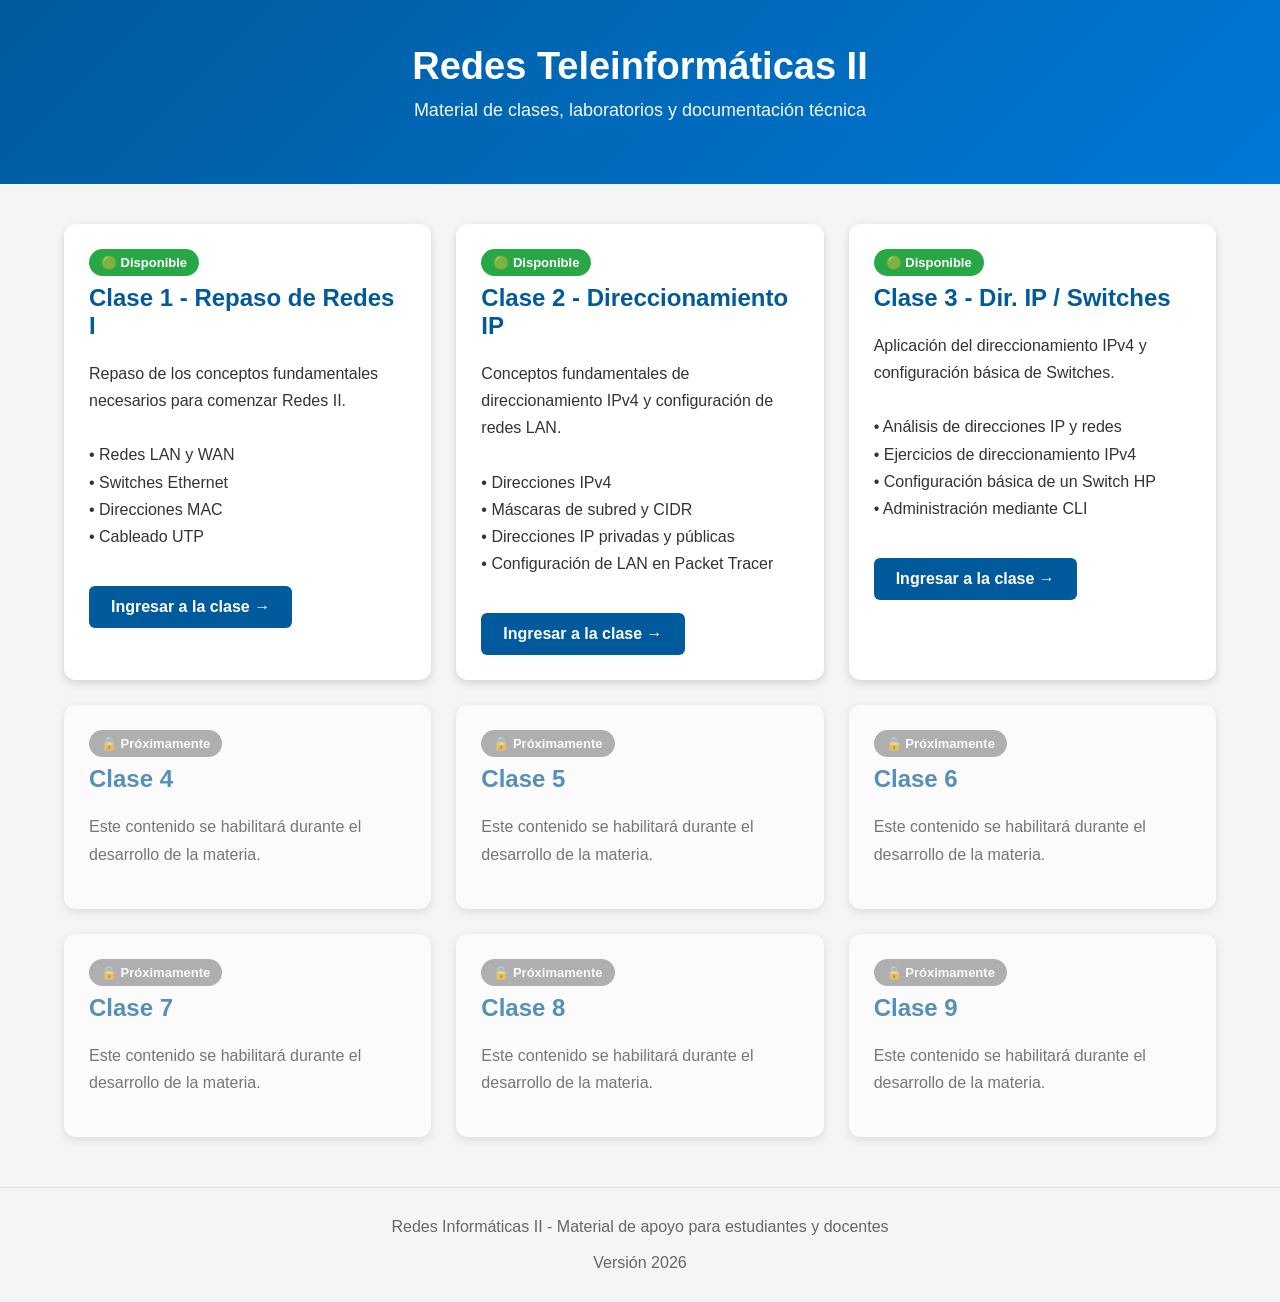
==== index.html @ ca08bcea "Update index.html" ====
<!DOCTYPE html>
<html lang="es">

<head>

<meta charset="UTF-8">
<meta name="viewport" content="width=device-width, initial-scale=1.0">

<title>Redes Teleinformáticas II</title>

<link rel="stylesheet" href="styles.css">

</head>

<body>

<header>

    <h1>Redes Teleinformáticas II</h1>

    <p>
        Material de clases, laboratorios y documentación técnica
    </p>

</header>

<div class="container">

    <!-- CLASE 1 -->

    <div class="card active">

        <span class="badge">🟢 Disponible</span>

        <h2>Clase 1 - Repaso de Redes I</h2>

        <p>

            Repaso de los conceptos fundamentales necesarios para comenzar
            Redes II.

            <br><br>

            • Redes LAN y WAN<br>
            • Switches Ethernet<br>
            • Direcciones MAC<br>
            • Cableado UTP<br>

        </p>

        <a class="button" href="clase1/index.html">
            Ingresar a la clase →

        </a>

    </div>


    <!-- CLASE 2 -->

    <div class="card active">

        <span class="badge">🟢 Disponible</span>

        <h2>Clase 2 - Direccionamiento IP</h2>

        <p>

            Conceptos fundamentales de direccionamiento IPv4 y configuración
    de redes LAN.

            <br><br>

            • Direcciones IPv4<br>
            • Máscaras de subred y CIDR<br>
            • Direcciones IP privadas y públicas<br>
			• Configuración de LAN en Packet Tracer<br>
            

        </p>

        <a class="button" href="clase2/index.html">
            Ingresar a la clase →

        </a>

    </div>


    <!-- CLASE 3 -->

    <div class="card active">

        <span class="badge">🟢 Disponible</span>

		<h2>Clase 3 - Dir. IP / Switches</h2>


		<p>

			Aplicación del direccionamiento IPv4 y configuración básica de Switches.

			<br><br>

			• Análisis de direcciones IP y redes<br>
			• Ejercicios de direccionamiento IPv4<br>
			• Configuración básica de un Switch HP<br>
			• Administración mediante CLI<br>
		</p>

        <a class="button" href="clase3/index.html">
            Ingresar a la clase →

        </a>


    </div>


    <!-- CLASE 4 -->

    <div class="card disabled">

        <span class="badge gray">🔒 Próximamente</span>

        <h2>Clase 4</h2>

        <p>

            Este contenido se habilitará durante el desarrollo de la materia.

        </p>

    </div>


    <!-- CLASE 5 -->

    <div class="card disabled">

        <span class="badge gray">🔒 Próximamente</span>

        <h2>Clase 5</h2>

        <p>

            Este contenido se habilitará durante el desarrollo de la materia.

        </p>

    </div>


    <!-- CLASE 6 -->

    <div class="card disabled">

        <span class="badge gray">🔒 Próximamente</span>

        <h2>Clase 6</h2>

        <p>

            Este contenido se habilitará durante el desarrollo de la materia.

        </p>

    </div>


    <!-- CLASE 7 -->

    <div class="card disabled">

        <span class="badge gray">🔒 Próximamente</span>

        <h2>Clase 7</h2>

        <p>

            Este contenido se habilitará durante el desarrollo de la materia.

        </p>

    </div>


    <!-- CLASE 8 -->

    <div class="card disabled">

        <span class="badge gray">🔒 Próximamente</span>

        <h2>Clase 8</h2>

        <p>

            Este contenido se habilitará durante el desarrollo de la materia.

        </p>

    </div>


    <!-- CLASE 9 -->

    <div class="card disabled">

        <span class="badge gray">🔒 Próximamente</span>

        <h2>Clase 9</h2>

        <p>

            Este contenido se habilitará durante el desarrollo de la materia.

        </p>

    </div>

</div>

<footer>

Redes Informáticas II - Material de apoyo para estudiantes y docentes

<br><br>

Versión 2026

</footer>

</body>

</html>
---- styles.css ----
*{
    box-sizing:border-box;
}


body{

    margin:0;

    font-family:Segoe UI, Arial, Helvetica, sans-serif;

    background:#f5f5f5;

    color:#333;

}



/* =========================
   CABECERA GENERAL
========================= */


header{

    background:linear-gradient(135deg,#005A9C,#0078D7);

    color:white;

    padding:45px;

    text-align:center;

}


header h1{

    margin:0;

    font-size:38px;

}


header p{

    margin-top:12px;

    font-size:18px;

    opacity:.95;

}





/* =========================
   PORTADA - LISTADO CLASES
========================= */


.container{

    width:90%;

    max-width:1200px;

    margin:40px auto;

    display:grid;

    grid-template-columns:repeat(auto-fit,minmax(340px,1fr));

    gap:25px;

}



.card{

    background:white;

    border-radius:12px;

    padding:25px;

    box-shadow:0 3px 10px rgba(0,0,0,.15);

    transition:.25s;

}



.active:hover{

    transform:translateY(-4px);

    box-shadow:0 8px 20px rgba(0,0,0,.20);

}



.disabled{

    opacity:.65;

}



.card h2{

    color:#005A9C;

    margin-top:8px;

}



.card p{

    line-height:1.7em;

}





/* =========================
   CONTENIDO DE LAS CLASES
========================= */


.lesson{

    width:90%;

    max-width:1000px;

    margin:40px auto;

    background:white;

    border-radius:12px;

    padding:40px;

    box-shadow:0 3px 10px rgba(0,0,0,.15);

}



.lesson h2{

    color:#005A9C;

    margin-top:40px;

    border-bottom:2px solid #005A9C;

    padding-bottom:8px;

}



.lesson h3{

    color:#0078D7;

    margin-top:30px;

}



.lesson p{

    line-height:1.7em;

}



.lesson li{

    margin-bottom:8px;

}



hr{

    border:0;

    border-top:1px solid #ddd;

    margin:35px 0;

}





/* =========================
   BADGES
========================= */


.badge{

    display:inline-block;

    background:#28a745;

    color:white;

    padding:6px 12px;

    border-radius:20px;

    font-size:13px;

    font-weight:bold;

}



.gray{

    background:#8b8b8b;

}





/* =========================
   BOTONES
========================= */


.button{

    display:inline-block;

    margin-top:20px;

    background:#005A9C;

    color:white;

    text-decoration:none;

    padding:12px 22px;

    border-radius:6px;

    font-weight:bold;

    transition:.2s;

}



.button:hover{

    background:#00447a;

}





/* =========================
   TABLAS
========================= */


table{

    width:100%;

    border-collapse:collapse;

    margin:25px 0;

}



th{

    background:#005A9C;

    color:white;

    padding:12px;

    text-align:left;

}



td{

    padding:12px;

    border-bottom:1px solid #ddd;

}



tr:hover{

    background:#f5f5f5;

}





/* =========================
   IMAGENES
========================= */


.imagen{

    max-width:100%;

    display:block;

    margin:25px auto;

}





/* =========================
   COMANDOS CISCO
========================= */


pre{

    background:#222;

    color:white;

    padding:15px;

    border-radius:8px;

    overflow-x:auto;

    font-family:Consolas,monospace;

}





/* =========================
   FOOTER
========================= */


footer{

    margin-top:50px;

    text-align:center;

    color:#666;

    padding:30px;

    border-top:1px solid #ddd;

}
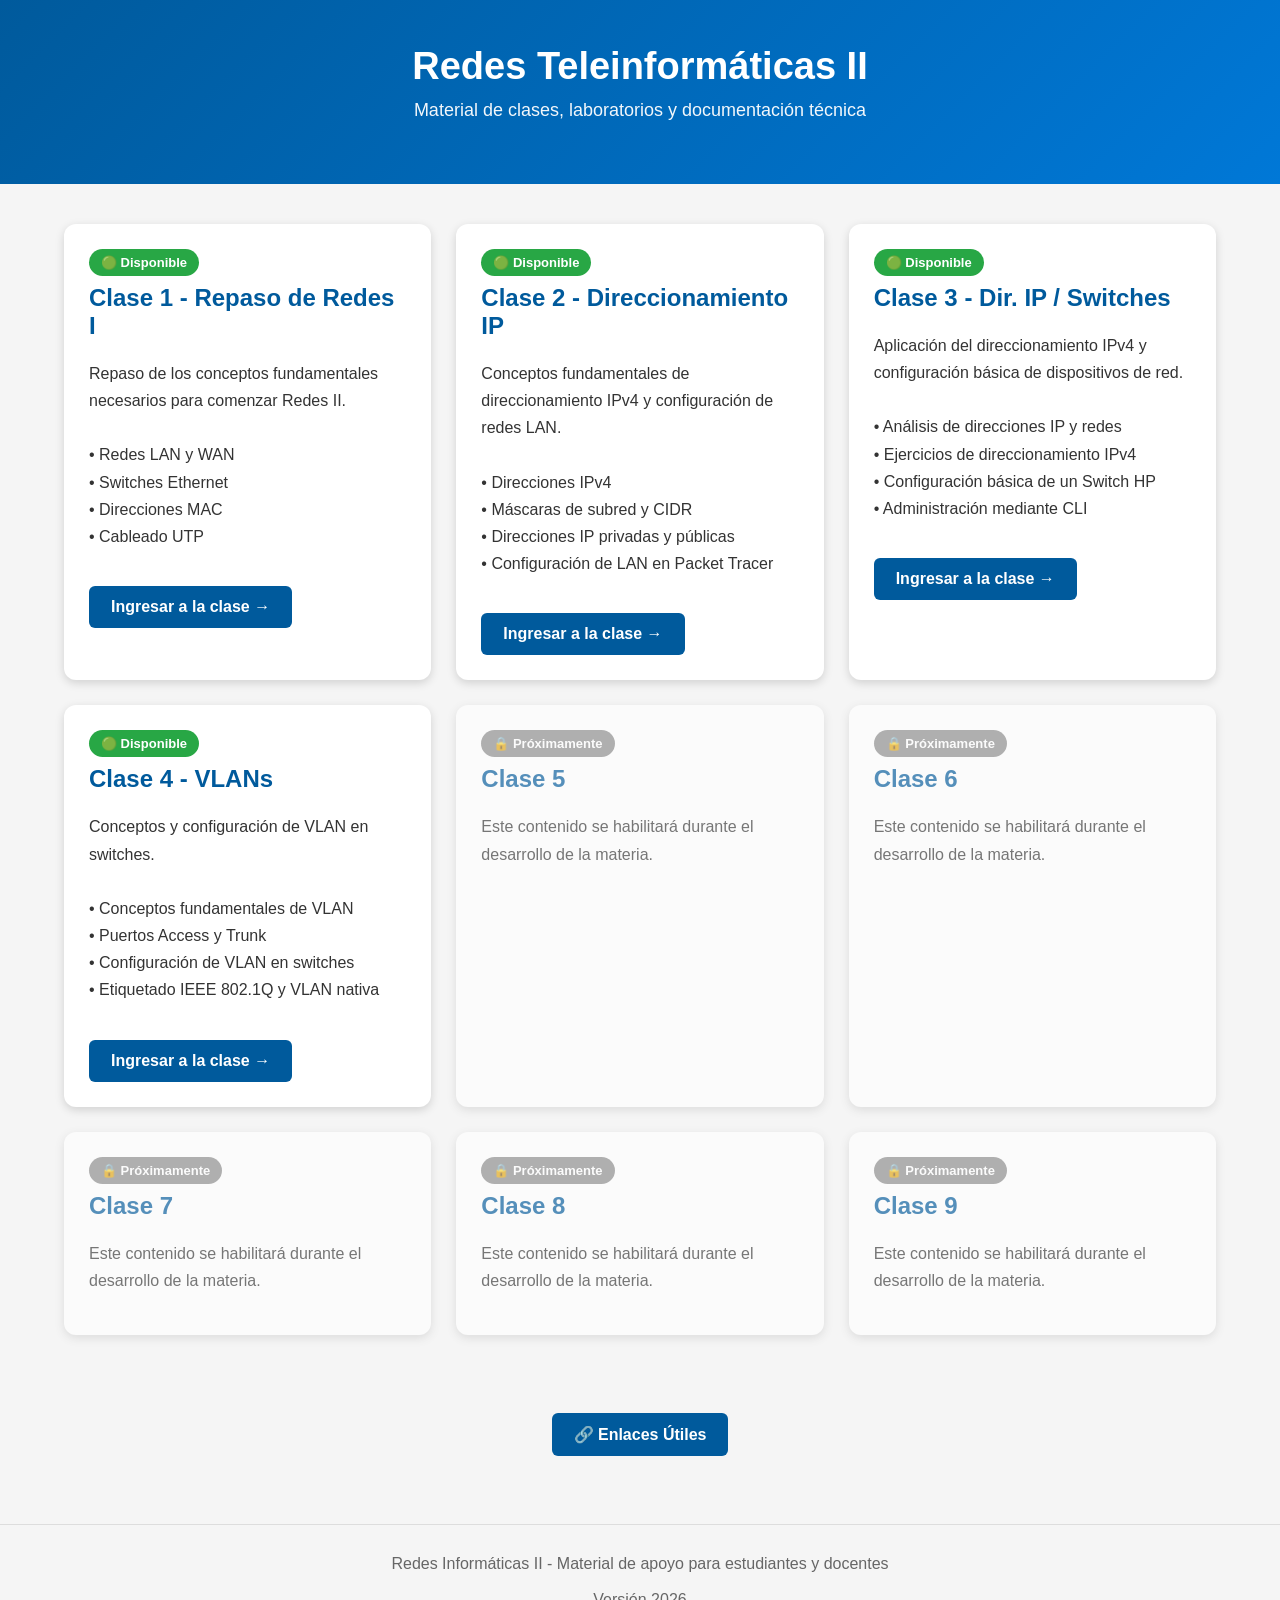
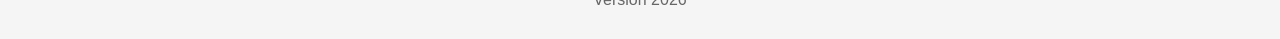
==== commit 67cb9c09: "Add files via upload" ====
--- a/index.html
+++ b/index.html
@@ -98,7 +98,8 @@
 
 		<p>
 
-			Aplicación del direccionamiento IPv4 y configuración básica de Switches.
+			Aplicación del direccionamiento IPv4 y configuración básica
+			de dispositivos de red.
 
 			<br><br>
 
@@ -119,17 +120,29 @@
 
     <!-- CLASE 4 -->
 
-    <div class="card disabled">
-
-        <span class="badge gray">🔒 Próximamente</span>
-
-        <h2>Clase 4</h2>
-
-        <p>
-
-            Este contenido se habilitará durante el desarrollo de la materia.
-
-        </p>
+    <div class="card active">
+
+        <span class="badge">🟢 Disponible</span>
+
+        <h2>Clase 4 - VLANs</h2>
+
+        <p>
+
+			Conceptos y configuración de VLAN en switches.
+
+			<br><br>
+
+			• Conceptos fundamentales de VLAN<br>
+			• Puertos Access y Trunk<br>
+			• Configuración de VLAN en switches<br>
+			• Etiquetado IEEE 802.1Q y VLAN nativa<br>
+
+		</p>
+
+        <a class="button" href="clase4/index.html">
+            Ingresar a la clase →
+
+        </a>
 
     </div>
 
@@ -220,8 +233,21 @@
 
 </div>
 
+<br>
+
+<div style="text-align: center;">
+
+    <a class="button" href="enlaces/index.html">
+        🔗 Enlaces Útiles
+    </a>
+
+</div>
+
+<br>
+
 <footer>
 
+
 Redes Informáticas II - Material de apoyo para estudiantes y docentes
 
 <br><br>
@@ -232,4 +258,4 @@
 
 </body>
 
-</html>
+</html>
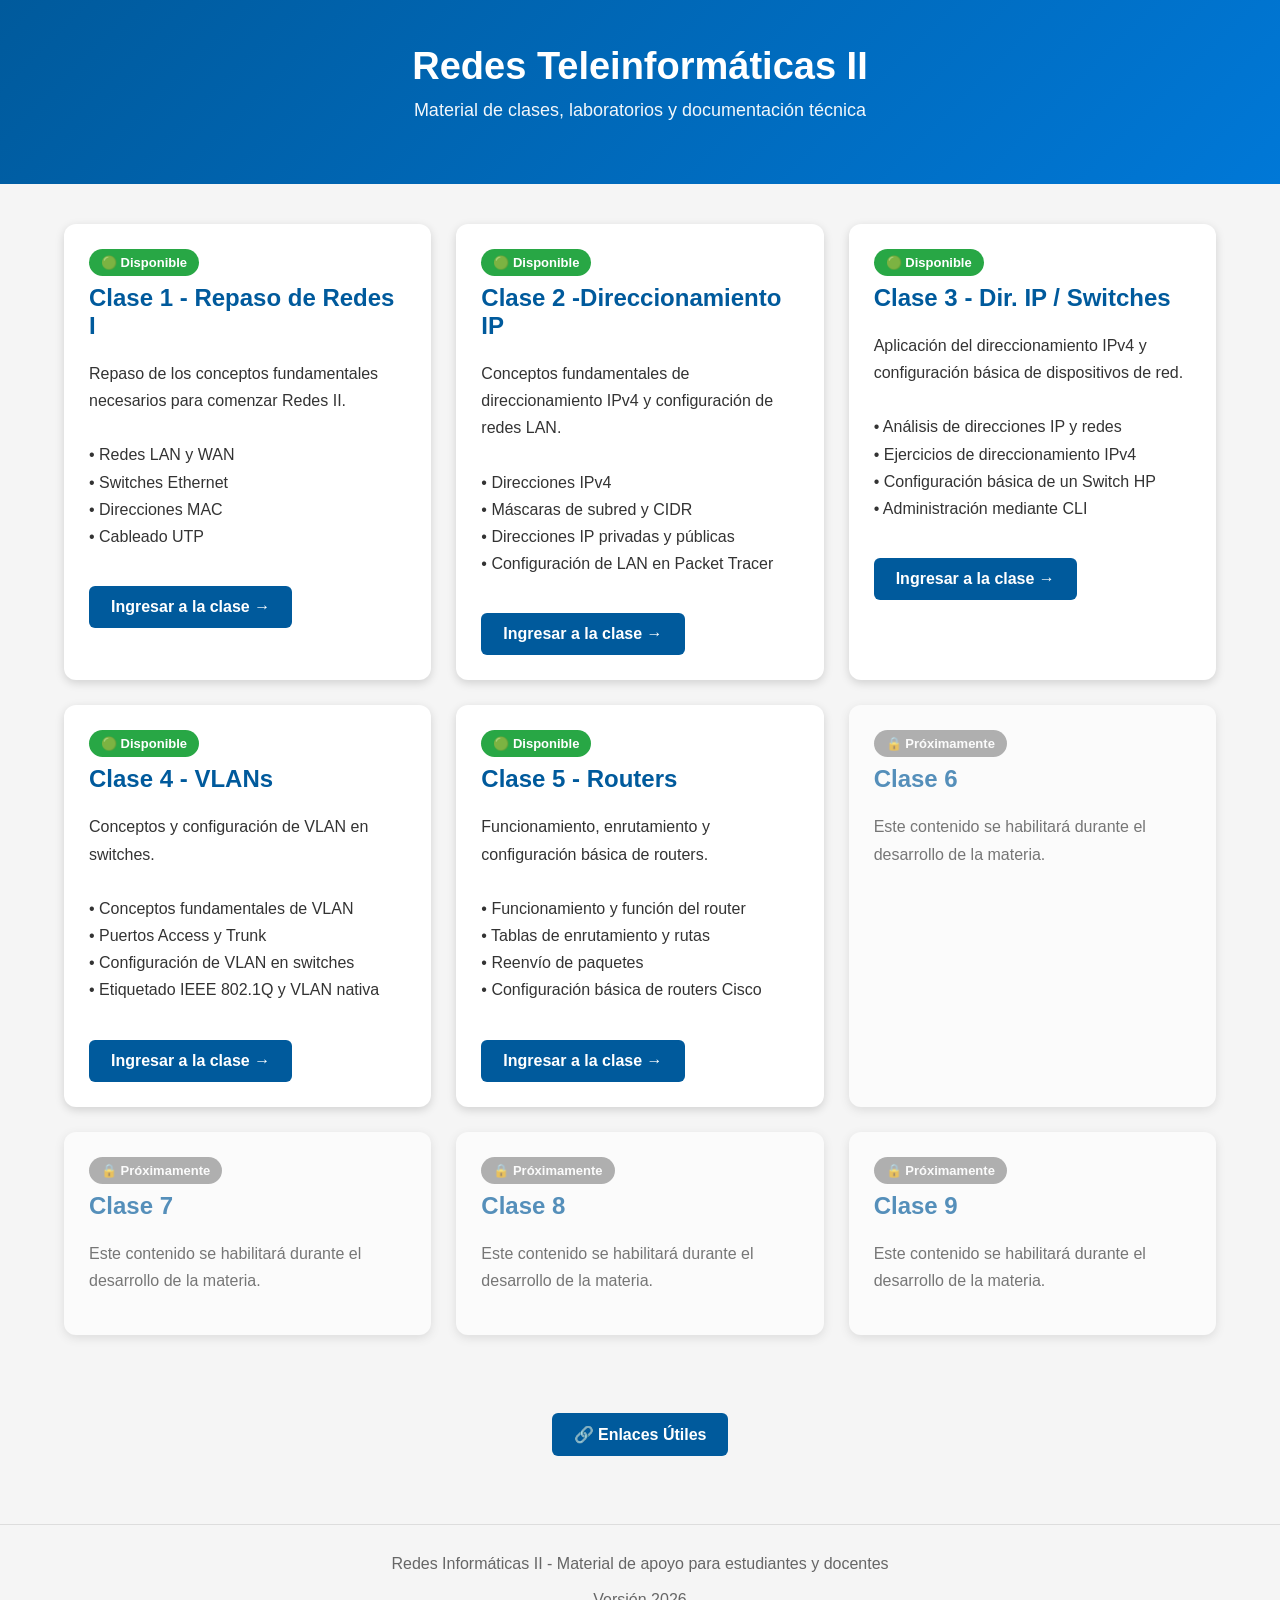
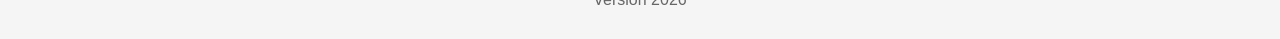
==== commit c13ef1dc: "Add files via upload" ====
--- a/index.html
+++ b/index.html
@@ -62,7 +62,7 @@
 
         <span class="badge">🟢 Disponible</span>
 
-        <h2>Clase 2 - Direccionamiento IP</h2>
+        <h2>Clase 2 -Direccionamiento IP</h2>
 
         <p>
 
@@ -149,17 +149,29 @@
 
     <!-- CLASE 5 -->
 
-    <div class="card disabled">
-
-        <span class="badge gray">🔒 Próximamente</span>
-
-        <h2>Clase 5</h2>
-
-        <p>
-
-            Este contenido se habilitará durante el desarrollo de la materia.
-
-        </p>
+    <div class="card active">
+
+        <span class="badge">🟢 Disponible</span>
+
+        <h2>Clase 5 - Routers </h2>
+
+        <p>
+
+			Funcionamiento, enrutamiento y configuración básica de routers.
+
+			<br><br>
+
+			• Funcionamiento y función del router<br>
+			• Tablas de enrutamiento y rutas<br>
+			• Reenvío de paquetes<br>
+			• Configuración básica de routers Cisco<br>
+
+		</p>
+
+        <a class="button" href="clase5/index.html">
+            Ingresar a la clase →
+
+        </a>
 
     </div>
 
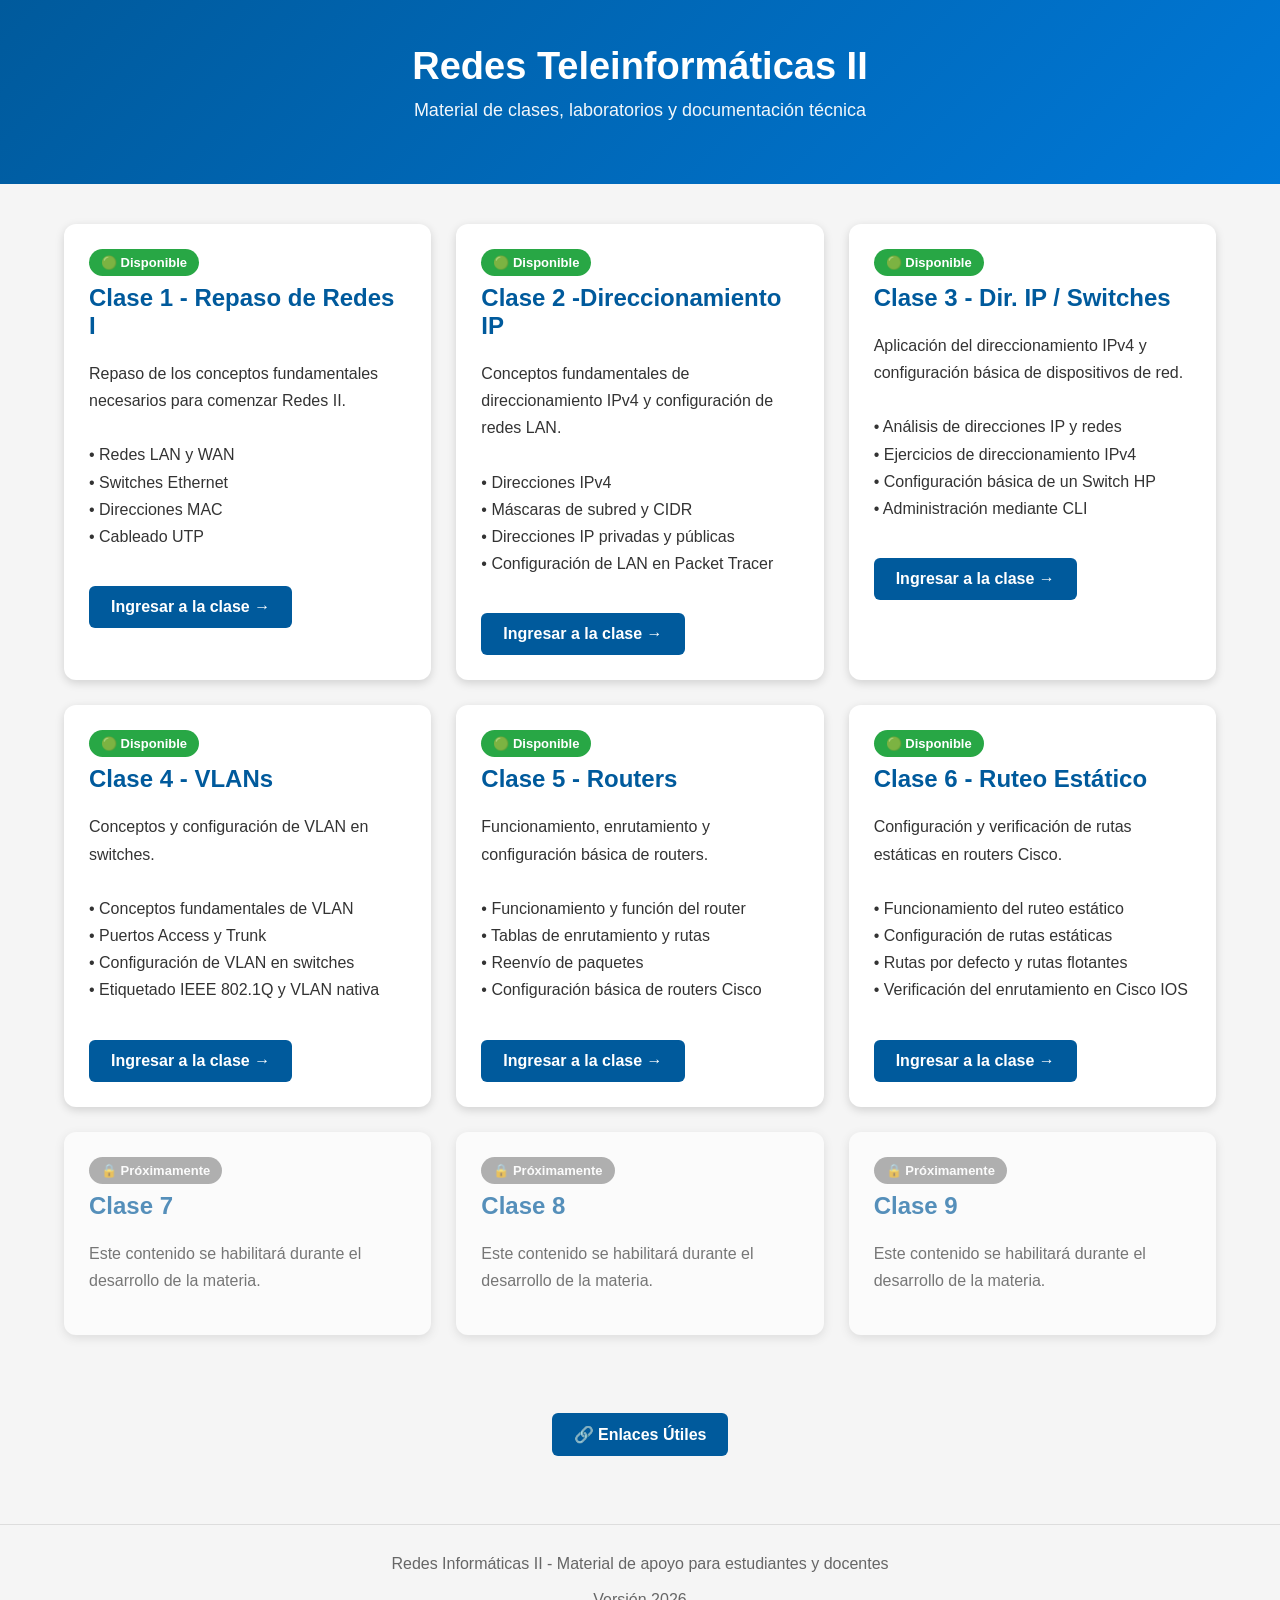
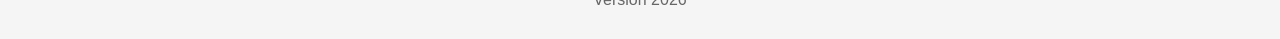
==== commit b7943802: "Add files via upload" ====
--- a/index.html
+++ b/index.html
@@ -178,20 +178,32 @@
 
     <!-- CLASE 6 -->
 
-    <div class="card disabled">
-
-        <span class="badge gray">🔒 Próximamente</span>
-
-        <h2>Clase 6</h2>
-
-        <p>
-
-            Este contenido se habilitará durante el desarrollo de la materia.
-
-        </p>
-
-    </div>
-
+    <div class="card active">
+
+        <span class="badge">🟢 Disponible</span>
+
+        <h2>Clase 6 - Ruteo Estático </h2>
+
+        <p>
+
+			Configuración y verificación de rutas estáticas en routers Cisco.
+
+			<br><br>
+
+			• Funcionamiento del ruteo estático<br>
+			• Configuración de rutas estáticas<br>
+			• Rutas por defecto y rutas flotantes<br>
+			• Verificación del enrutamiento en Cisco IOS<br>
+
+		</p>
+
+        <a class="button" href="clase6/index.html">
+            Ingresar a la clase →
+
+        </a>
+
+    </div>
+	
 
     <!-- CLASE 7 -->
 
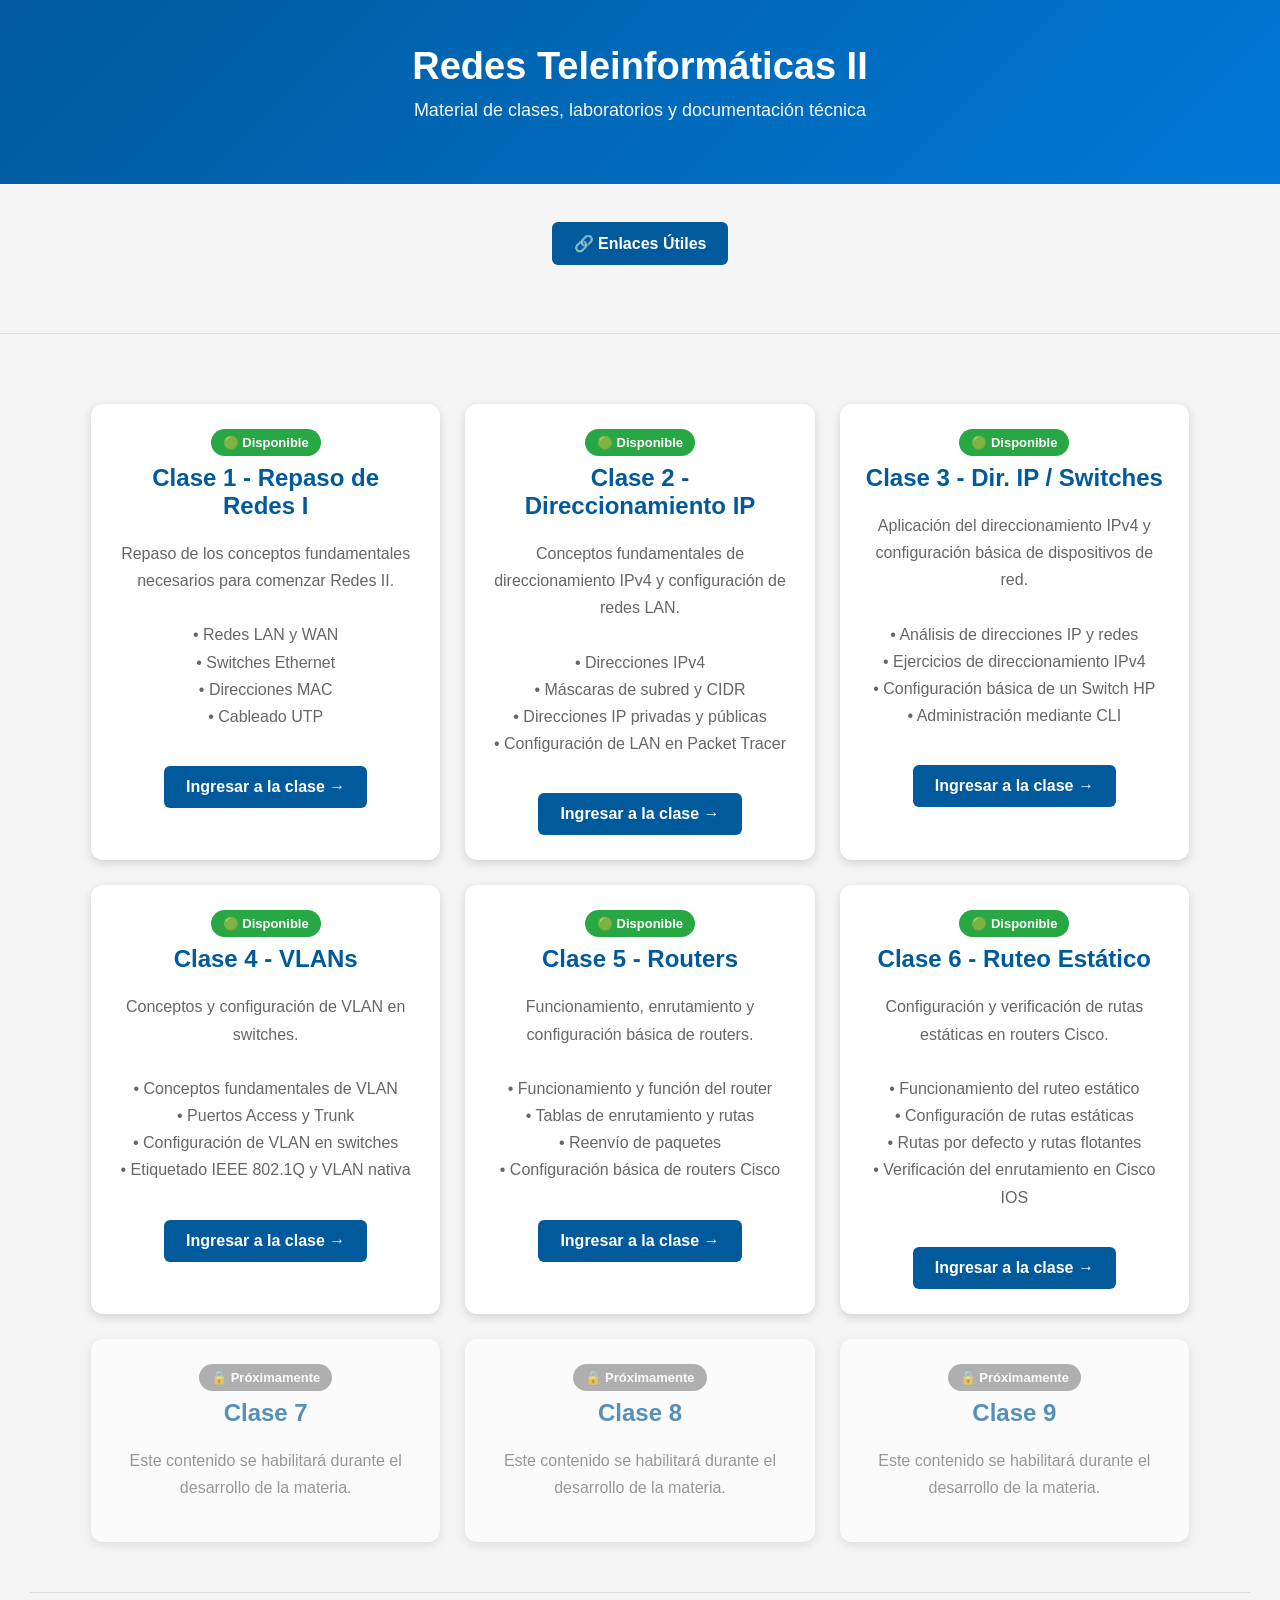
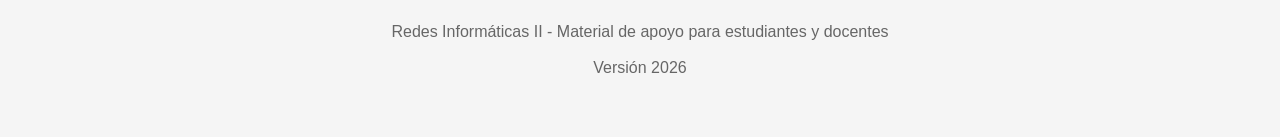
==== commit 67d899a5: "Add files via upload" ====
--- a/index.html
+++ b/index.html
@@ -23,6 +23,26 @@
     </p>
 
 </header>
+
+
+
+
+
+<br>
+
+<div style="text-align: center;">
+
+    <a class="button" href="enlaces/index.html">
+        🔗 Enlaces Útiles
+    </a>
+
+</div>
+
+<br>
+
+
+
+<footer>
 
 <div class="container">
 
@@ -257,17 +277,9 @@
 
 </div>
 
-<br>
-
-<div style="text-align: center;">
-
-    <a class="button" href="enlaces/index.html">
-        🔗 Enlaces Útiles
-    </a>
-
-</div>
-
-<br>
+
+
+
 
 <footer>
 
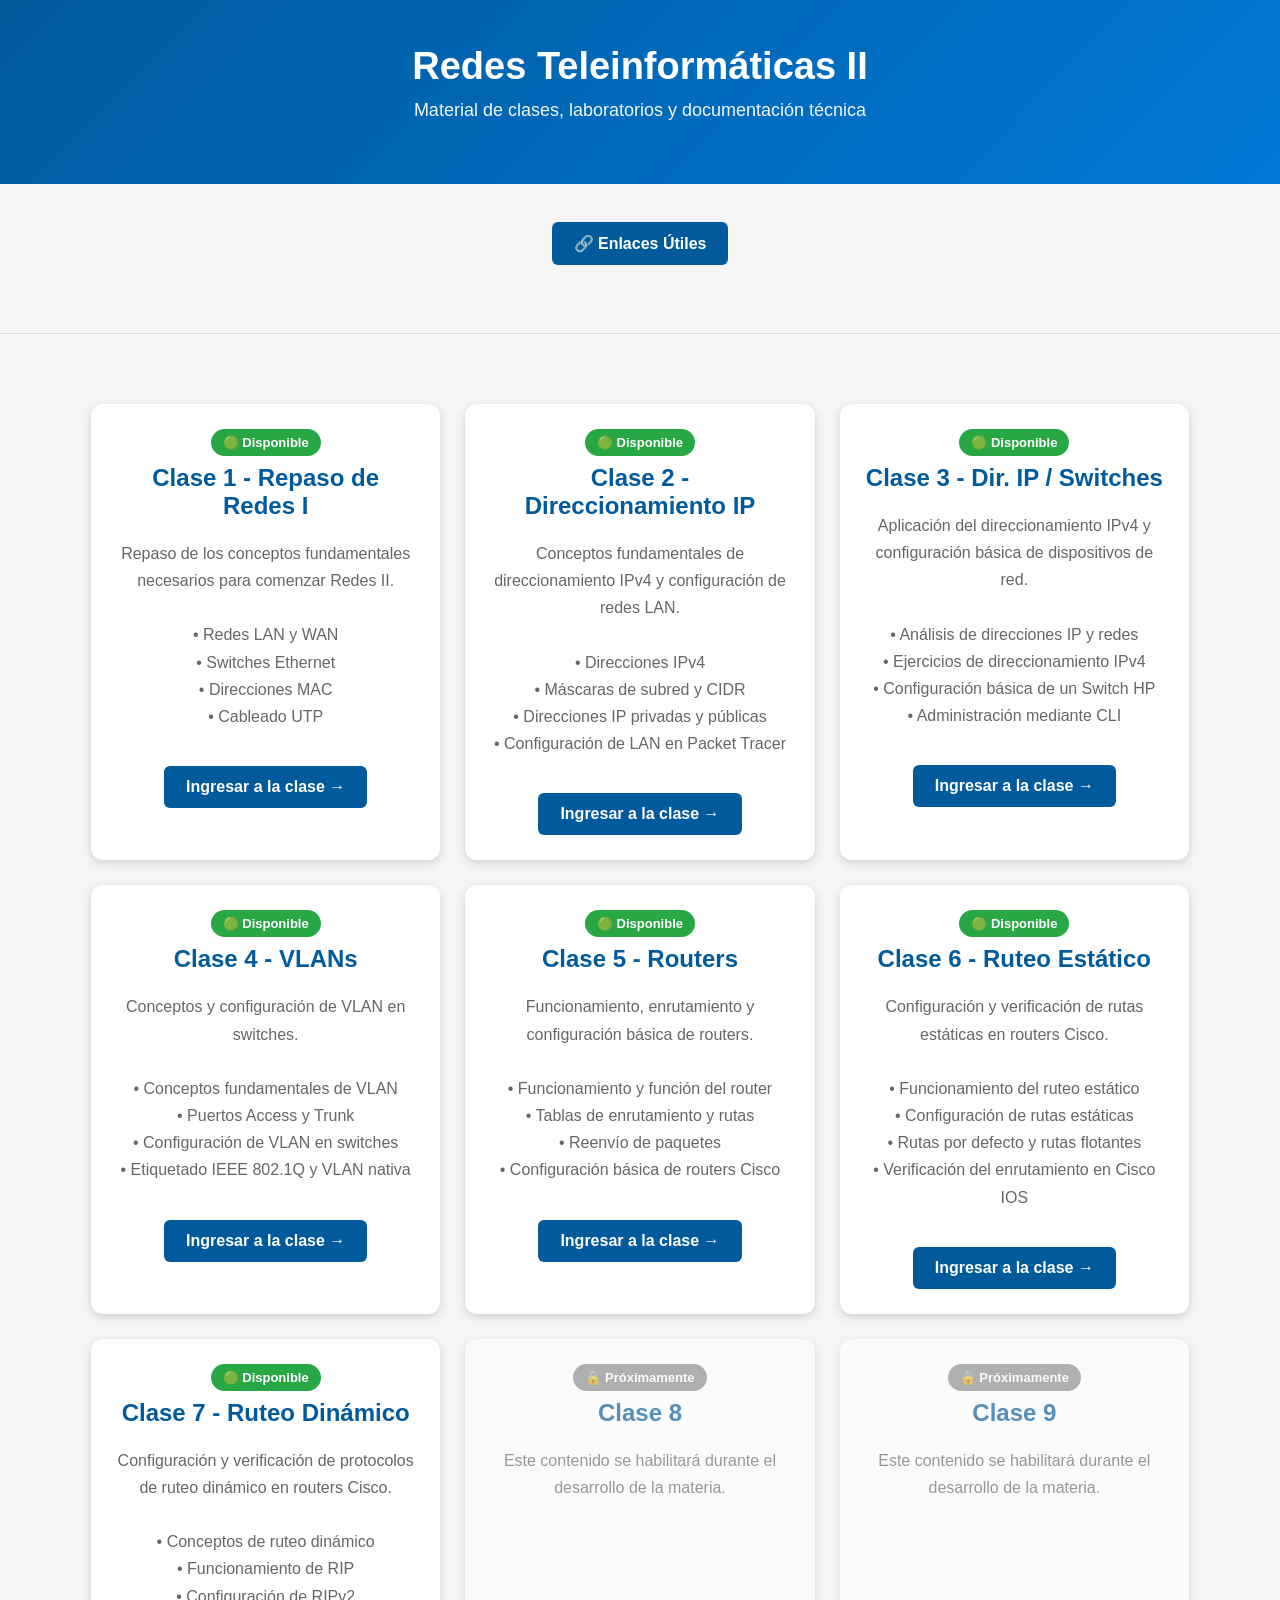
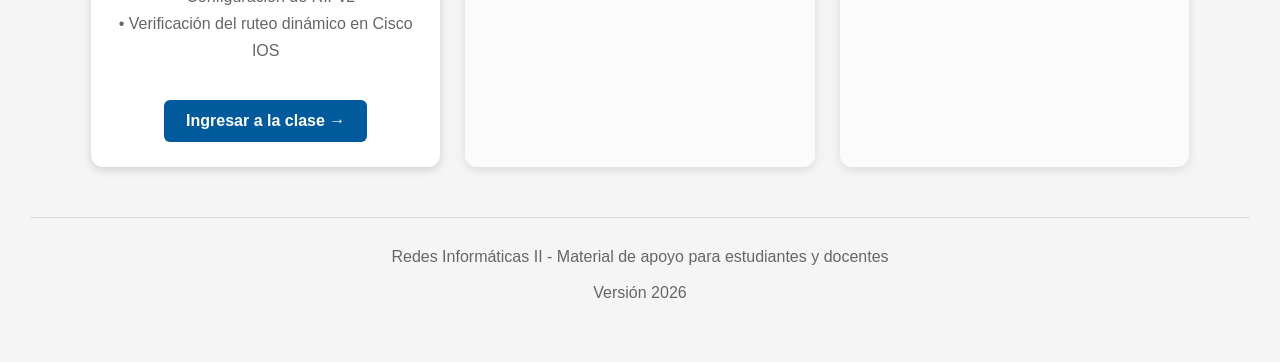
==== commit 97a6b271: "Add files via upload" ====
--- a/index.html
+++ b/index.html
@@ -225,13 +225,45 @@
     </div>
 	
 
-    <!-- CLASE 7 -->
+
+<!-- CLASE 7 -->
+
+<div class="card active">
+
+    <span class="badge">🟢 Disponible</span>
+
+    <h2>Clase 7 - Ruteo Dinámico</h2>
+
+    <p>
+
+        Configuración y verificación de protocolos de ruteo dinámico en routers Cisco.
+
+        <br><br>
+
+        • Conceptos de ruteo dinámico<br>
+        • Funcionamiento de RIP<br>
+        • Configuración de RIPv2<br>
+        • Verificación del ruteo dinámico en Cisco IOS<br>
+
+    </p>
+
+    <a class="button" href="clase7/index.html">
+        Ingresar a la clase →
+
+    </a>
+
+</div>
+
+    
+
+
+    <!-- CLASE 8 -->
 
     <div class="card disabled">
 
         <span class="badge gray">🔒 Próximamente</span>
 
-        <h2>Clase 7</h2>
+        <h2>Clase 8</h2>
 
         <p>
 
@@ -242,13 +274,13 @@
     </div>
 
 
-    <!-- CLASE 8 -->
+    <!-- CLASE 9 -->
 
     <div class="card disabled">
 
         <span class="badge gray">🔒 Próximamente</span>
 
-        <h2>Clase 8</h2>
+        <h2>Clase 9</h2>
 
         <p>
 
@@ -258,23 +290,6 @@
 
     </div>
 
-
-    <!-- CLASE 9 -->
-
-    <div class="card disabled">
-
-        <span class="badge gray">🔒 Próximamente</span>
-
-        <h2>Clase 9</h2>
-
-        <p>
-
-            Este contenido se habilitará durante el desarrollo de la materia.
-
-        </p>
-
-    </div>
-
 </div>
 
 
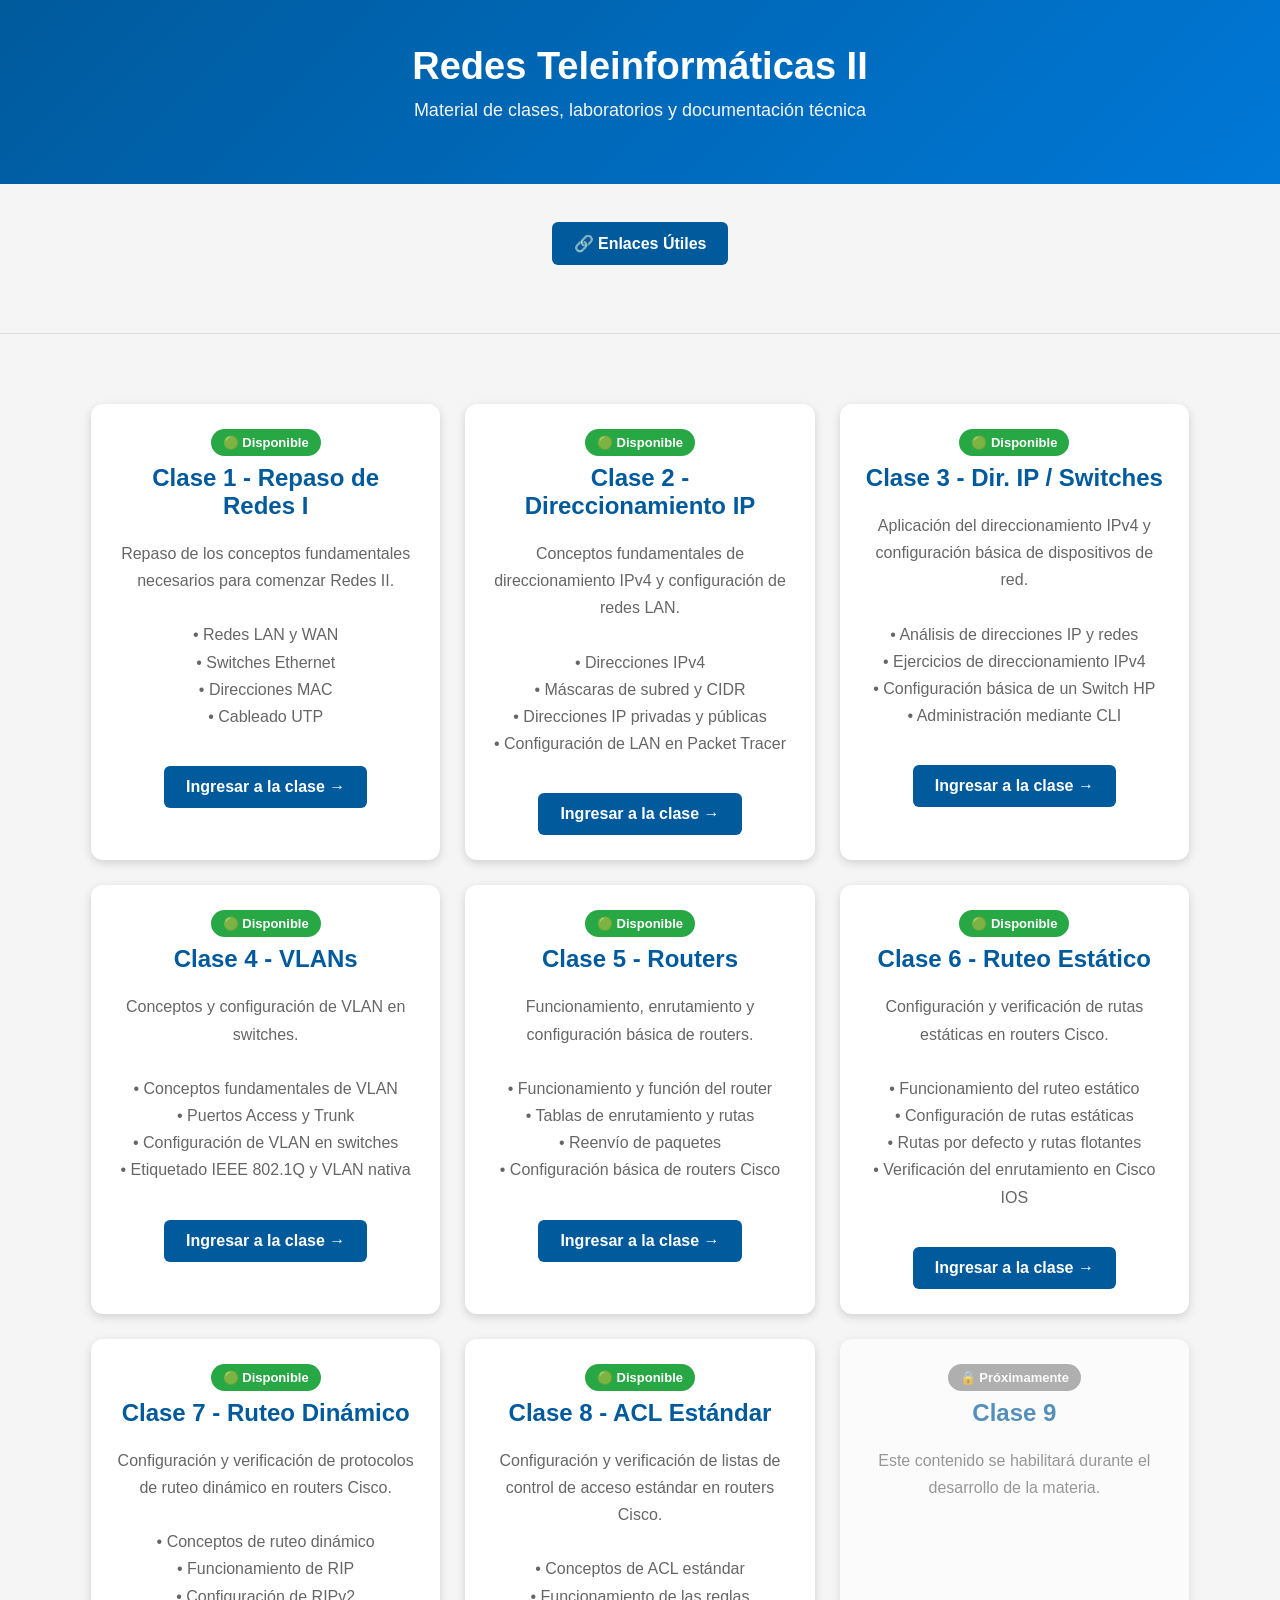
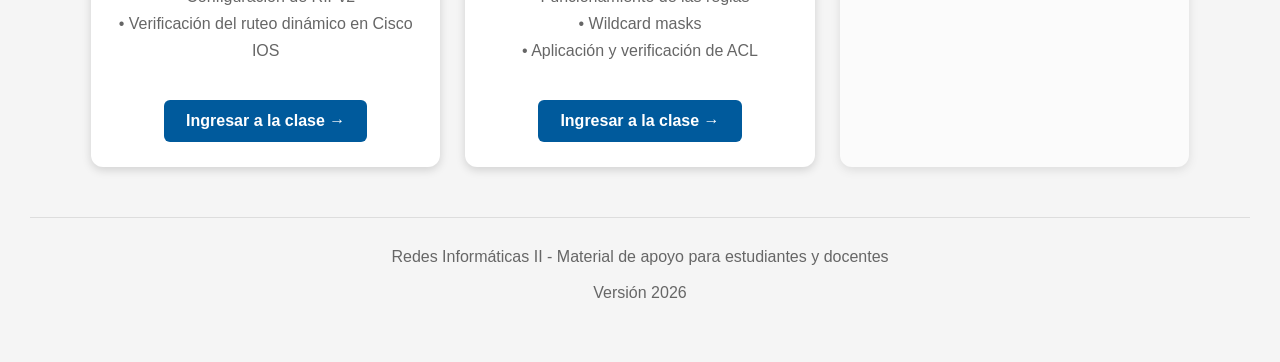
==== commit 8d44dfd1: "Add files via upload" ====
--- a/index.html
+++ b/index.html
@@ -257,13 +257,42 @@
     
 
 
-    <!-- CLASE 8 -->
+<!-- CLASE 8 -->
+
+<div class="card active">
+
+    <span class="badge">🟢 Disponible</span>
+
+    <h2>Clase 8 - ACL Estándar</h2>
+
+    <p>
+
+        Configuración y verificación de listas de control de acceso estándar en routers Cisco.
+
+        <br><br>
+
+        • Conceptos de ACL estándar<br>
+        • Funcionamiento de las reglas<br>
+        • Wildcard masks<br>
+        • Aplicación y verificación de ACL<br>
+
+    </p>
+
+    <a class="button" href="clase8/index.html">
+        Ingresar a la clase →
+
+    </a>
+
+</div>
+
+
+    <!-- CLASE 9 -->
 
     <div class="card disabled">
 
         <span class="badge gray">🔒 Próximamente</span>
 
-        <h2>Clase 8</h2>
+        <h2>Clase 9</h2>
 
         <p>
 
@@ -273,23 +302,6 @@
 
     </div>
 
-
-    <!-- CLASE 9 -->
-
-    <div class="card disabled">
-
-        <span class="badge gray">🔒 Próximamente</span>
-
-        <h2>Clase 9</h2>
-
-        <p>
-
-            Este contenido se habilitará durante el desarrollo de la materia.
-
-        </p>
-
-    </div>
-
 </div>
 
 
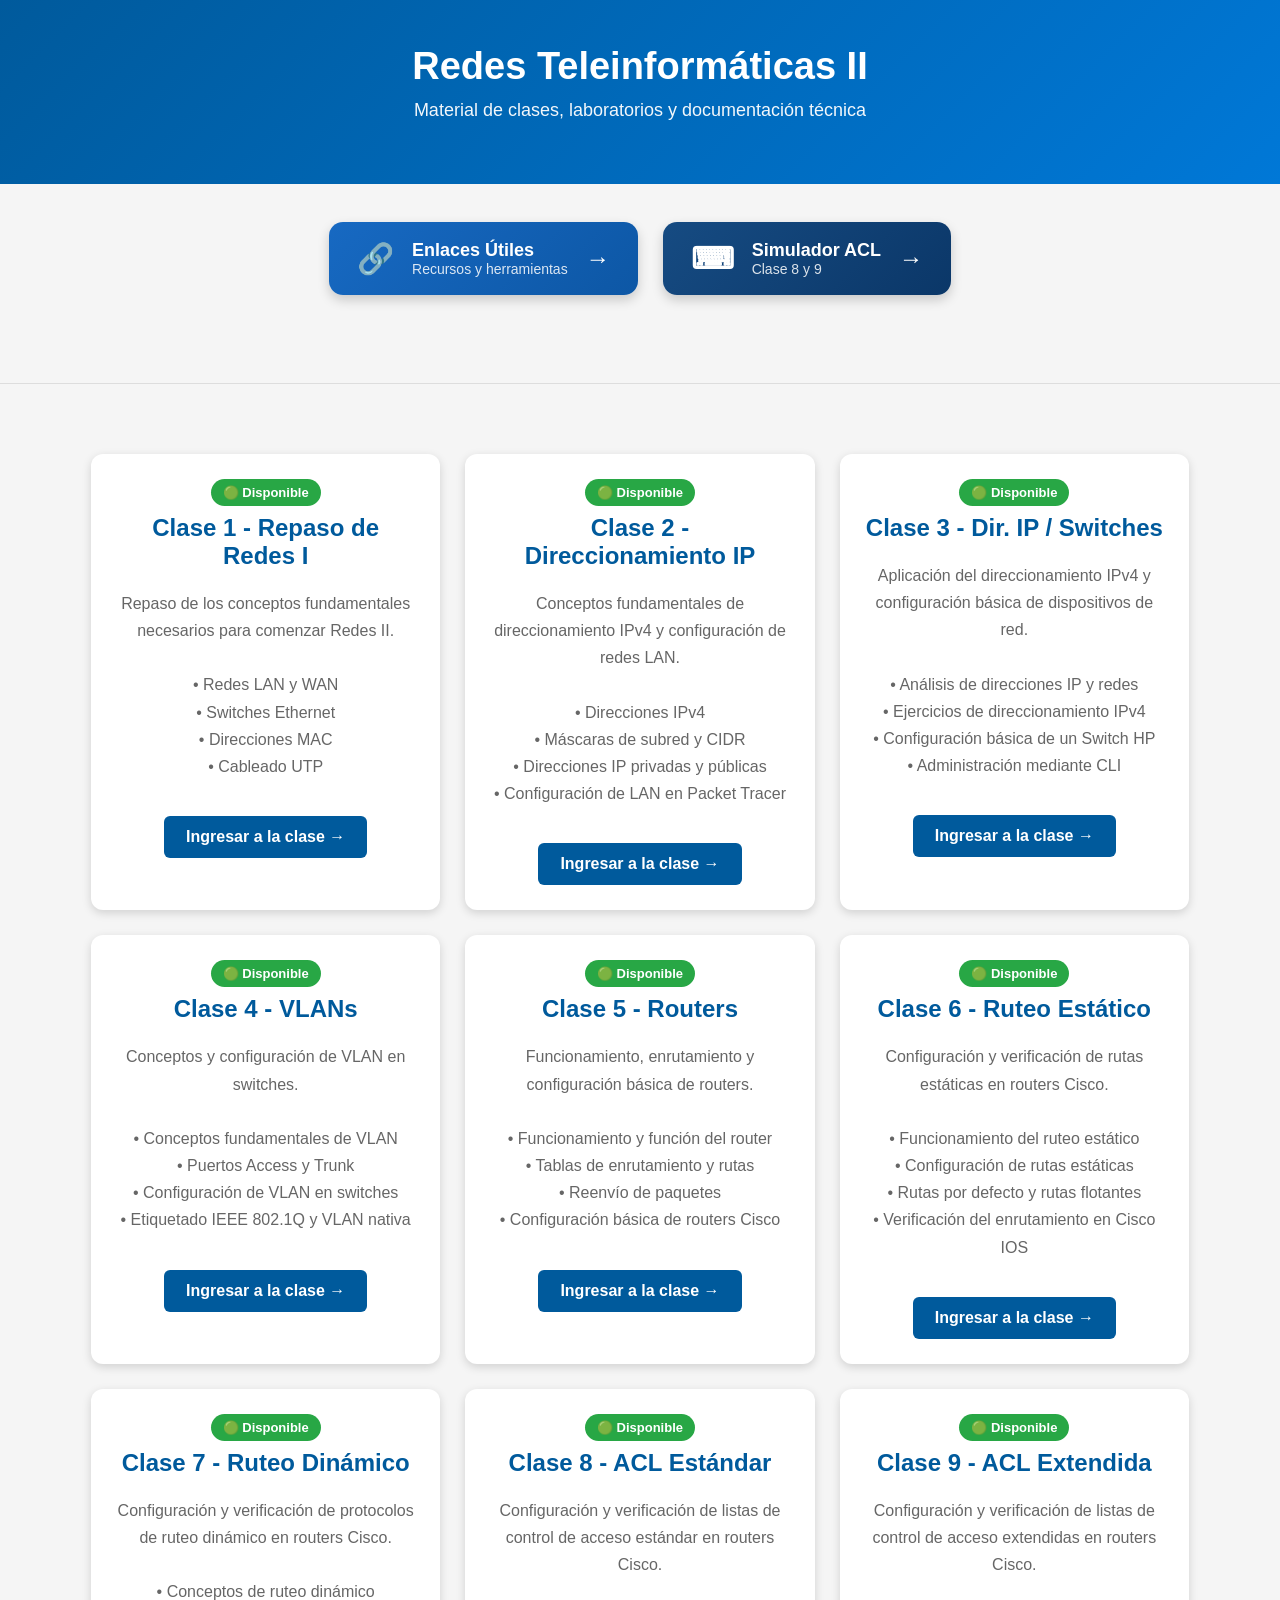
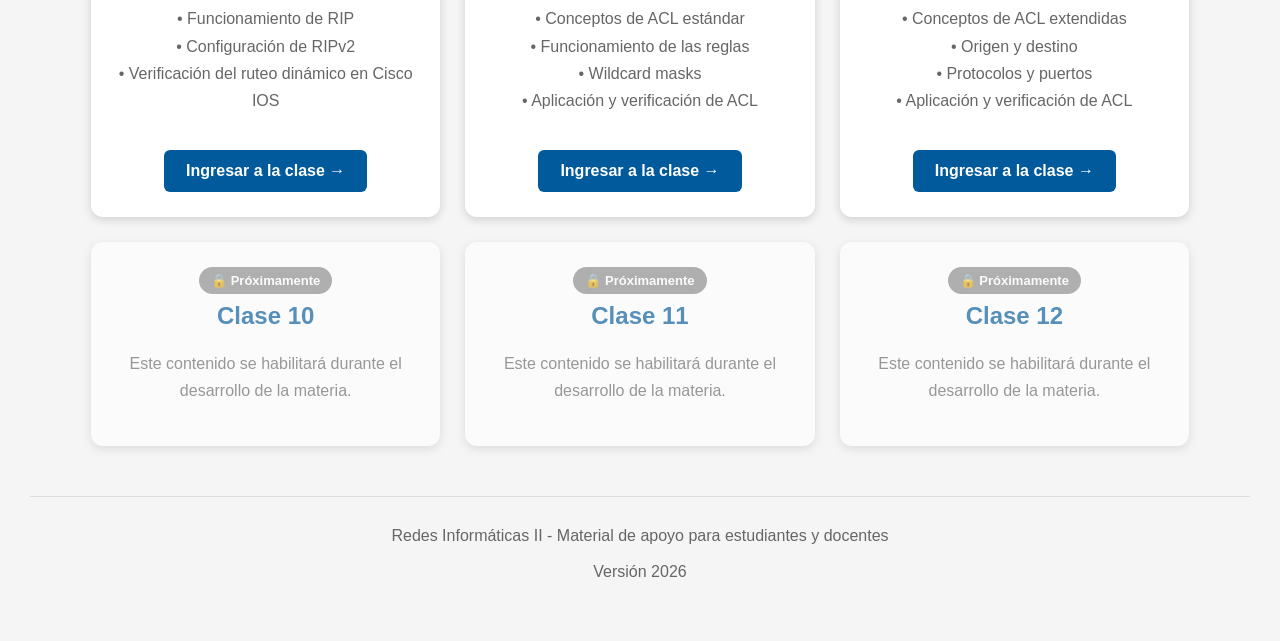
==== commit ff22a5aa: "Add files via upload" ====
--- a/index.html
+++ b/index.html
@@ -30,10 +30,77 @@
 
 <br>
 
-<div style="text-align: center;">
-
-    <a class="button" href="enlaces/index.html">
-        🔗 Enlaces Útiles
+<div style="
+    display: flex;
+    justify-content: center;
+    gap: 25px;
+    flex-wrap: wrap;
+    margin: 20px 0;
+">
+
+    <a href="enlaces/index.html"
+       style="
+           display: flex;
+           align-items: center;
+           gap: 18px;
+           min-width: 260px;
+           padding: 18px 28px;
+           background: linear-gradient(135deg, #1769c2, #0d57a5);
+           color: white;
+           text-decoration: none;
+           border-radius: 14px;
+           font-size: 18px;
+           font-weight: bold;
+           box-shadow: 0 5px 12px rgba(0,0,0,0.18);
+           transition: all 0.2s ease;
+       "
+       onmouseover="this.style.transform='translateY(-3px)'; this.style.boxShadow='0 8px 18px rgba(0,0,0,0.25)'"
+       onmouseout="this.style.transform='translateY(0)'; this.style.boxShadow='0 5px 12px rgba(0,0,0,0.18)'">
+
+        <span style="font-size: 30px;">🔗</span>
+
+        <span>
+            Enlaces Útiles
+            <span style="display:block; font-size:14px; font-weight:normal; opacity:0.85;">
+                Recursos y herramientas
+            </span>
+        </span>
+
+        <span style="font-size: 24px; margin-left:auto;">→</span>
+
+    </a>
+
+
+    <a href="simuladores/simulador_acl.html"
+       style="
+           display: flex;
+           align-items: center;
+           gap: 18px;
+           min-width: 260px;
+           padding: 18px 28px;
+           background: linear-gradient(135deg, #164b82, #0b3768);
+           color: white;
+           text-decoration: none;
+           border-radius: 14px;
+           font-size: 18px;
+           font-weight: bold;
+           box-shadow: 0 5px 12px rgba(0,0,0,0.18);
+           transition: all 0.2s ease;
+       "
+       onmouseover="this.style.transform='translateY(-3px)'; this.style.boxShadow='0 8px 18px rgba(0,0,0,0.25)'"
+       onmouseout="this.style.transform='translateY(0)'; this.style.boxShadow='0 5px 12px rgba(0,0,0,0.18)'">
+
+        <span style="font-size: 30px;">⌨</span>
+
+        <span>
+            Simulador ACL
+            <span style="display:block; font-size:14px; font-weight:normal; opacity:0.85;">
+                Clase 8 y 9
+            </span>
+        </span>
+
+        <span style="font-size: 24px; margin-left:auto;">→</span>
+
     </a>
 
 </div>
@@ -286,13 +353,42 @@
 </div>
 
 
-    <!-- CLASE 9 -->
+<!-- CLASE 9 -->
+
+<div class="card active">
+
+    <span class="badge">🟢 Disponible</span>
+
+    <h2>Clase 9 - ACL Extendida</h2>
+
+    <p>
+
+        Configuración y verificación de listas de control de acceso extendidas en routers Cisco.
+
+        <br><br>
+
+        • Conceptos de ACL extendidas<br>
+        • Origen y destino<br>
+        • Protocolos y puertos<br>
+        • Aplicación y verificación de ACL<br>
+
+    </p>
+
+    <a class="button" href="clase9/index.html">
+        Ingresar a la clase →
+
+    </a>
+
+</div>
+	
+	
+	   <!-- CLASE 10 -->
 
     <div class="card disabled">
 
         <span class="badge gray">🔒 Próximamente</span>
 
-        <h2>Clase 9</h2>
+        <h2>Clase 10</h2>
 
         <p>
 
@@ -301,6 +397,40 @@
         </p>
 
     </div>
+	
+	
+	   <!-- CLASE 11 -->
+
+    <div class="card disabled">
+
+        <span class="badge gray">🔒 Próximamente</span>
+
+        <h2>Clase 11</h2>
+
+        <p>
+
+            Este contenido se habilitará durante el desarrollo de la materia.
+
+        </p>
+
+    </div>
+	
+	
+	   <!-- CLASE 12 -->
+
+    <div class="card disabled">
+
+        <span class="badge gray">🔒 Próximamente</span>
+
+        <h2>Clase 12</h2>
+
+        <p>
+
+            Este contenido se habilitará durante el desarrollo de la materia.
+
+        </p>
+
+    </div>
 
 </div>
 
@@ -308,6 +438,9 @@
 
 
 
+
+
+
 <footer>
 
 
